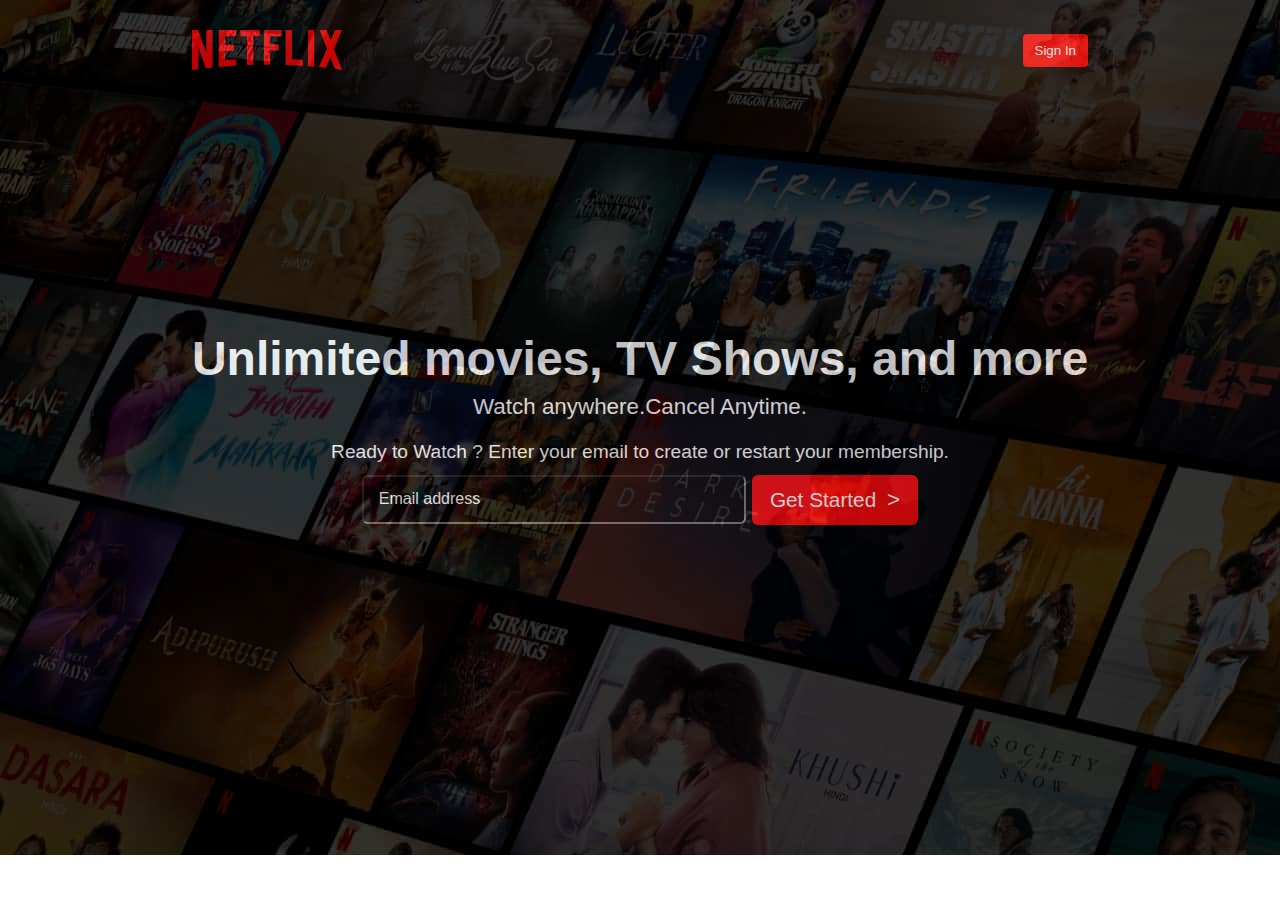
==== index.html @ 5e12e9e9 "first commit" ====
<!DOCTYPE html>
<html lang="en">
<head>
    <meta charset="UTF-8">
    <meta name="viewport" content="width=device-width, initial-scale=1.0">
    <title>Netflix Clone</title>
    <link rel="stylesheet" href="style.css">
</head>
<body>
    <header>
     <div class="header">
        <div class="header_content">
            <img src="static/svg/logo.svg" alt="main_logo"/>

            <button>Sign In</button>
        </div>

        <div class="main_headerContent">
           <div class="para_contents">
            <h2>Unlimited movies, TV Shows, and more</h2>
           </div>
           <div class="short_par">
                  <p>Watch anywhere.Cancel Anytime.</p>
           </div>
           <div class="last_par">
             <div>
                Ready to Watch ? Enter your email to create or restart your membership.
             </div>
             <div class="btn_inp">
                <input type="email" name="" id="" placeholder="Email address">
                <button>
                    Get Started <span> ></span>
                </button>
             </div>
           </div>
        </div>
     </div>
    </header>
</body>
</html>
---- style.css ----
header{
    background-image: url('static/images/background.jpg');
    height: 95vh;
     width: 100%;
   
}
.header{
    background-color: #000;
   opacity: 0.74;
   width: 100%;
    height: 95vh;
    position: absolute;
}
.para_contents{
    margin-bottom:6px;
}
*{
    margin: 0;
    padding: 0;
    box-sizing: border-box;
}
.header_content{
    margin: auto;
    width: 70%;
    flex-wrap: wrap;
    display: flex;
    justify-content: space-between;
    position: relative;
    z-index: 1;
    height: 100px;
    align-items: center;
}
.header_content >button{
    padding:9px 12px;
    
    border:none;
    border-radius: 4px;
    color:white;
    background-color: rgb(255, 4, 4);
}
.header_content >img{
    width: 150px;
}
.main_headerContent{
    z-index: 5;
    position:relative;
    top:27%;
    text-align: center;
    color:white;
}
.main_headerContent h2{
    font-size: 3rem;
    font-weight: bolder;
    position: relative;
    z-index: 2;
    font-family: sans-serif;
}
.short_par > p{
    font-family: sans-serif;
      margin:0.5rem;
        font-size: 1.4rem;
} 
.last_par {
    margin-top:1.3rem;
    font-family: sans-serif;
    font-size: 1.2rem;
}
.btn_inp{
    margin-top: 12px ;
    display: flex;
    align-items: center;
    justify-content: center;
     width: 100%;
     flex-wrap: wrap;
}
.btn_inp >input{
    width: 30%;
    border-radius: 6px;
    padding:15px;
    color:white;
    background: transparent;
}
input::placeholder{
    color:white;
    background-color: black;
 font-size: 1rem;
}
.btn_inp >button{
    color:white;
    width: 13%;
    font-size: 1.3rem;
    padding:12px;
    border-radius: 6px;
    border:none;
    margin-left:6px;
    background-color: rgb(255, 4, 4);
}
button >span{
    margin-left:5px;
    font-size: 1.4rem;
}

/* for smaller screen less than 1200 px */

@media only screen and (max-width:1200px){
     .header_content{
        justify-content: space-between;
        width: 90%;
     }
     header{
        height: 75vh;
     }
     .header{
        height: 75vh;
     }
     .header_content > img{
        width:100px;
     }
     .main_headerContent{
        top:15%;
     }
     .main_headerContent h2{
        font-size: 2rem;
     }
     .short_par > p{
        font-size: 1.1rem;
     }
     .last_par{
        font-size: 1.1rem;
     }
     .btn_inp{
        width: 70%;
        margin: auto;
        display: flex;
        align-items: center;

     }
     .btn_inp >input{
        margin-top: 12px;
        width:60%;
     }
     .btn_inp >button{
        font-size: 1.2rem;
          margin-top: 12px;
          width:30%;
     }
}
@media only screen and (max-width:700px){
    header{
        height: 73vh;
     }
     .header{
        height: 73vh;
     }
    .btn_inp >input {
        width: 100%;
    }
    .btn_inp >button{
        width: 50%;
    }
}

@media only screen and (max-width:430px){
    header{
        height: 80vh;
    }
    .header{
        height: 80vh;
    }
    .btn_inp >button{
        width: 70%;
        display: flex;
        justify-content: center;
        align-items: center;
        flex-wrap: wrap;
        font-size: 1rem;
    }
}
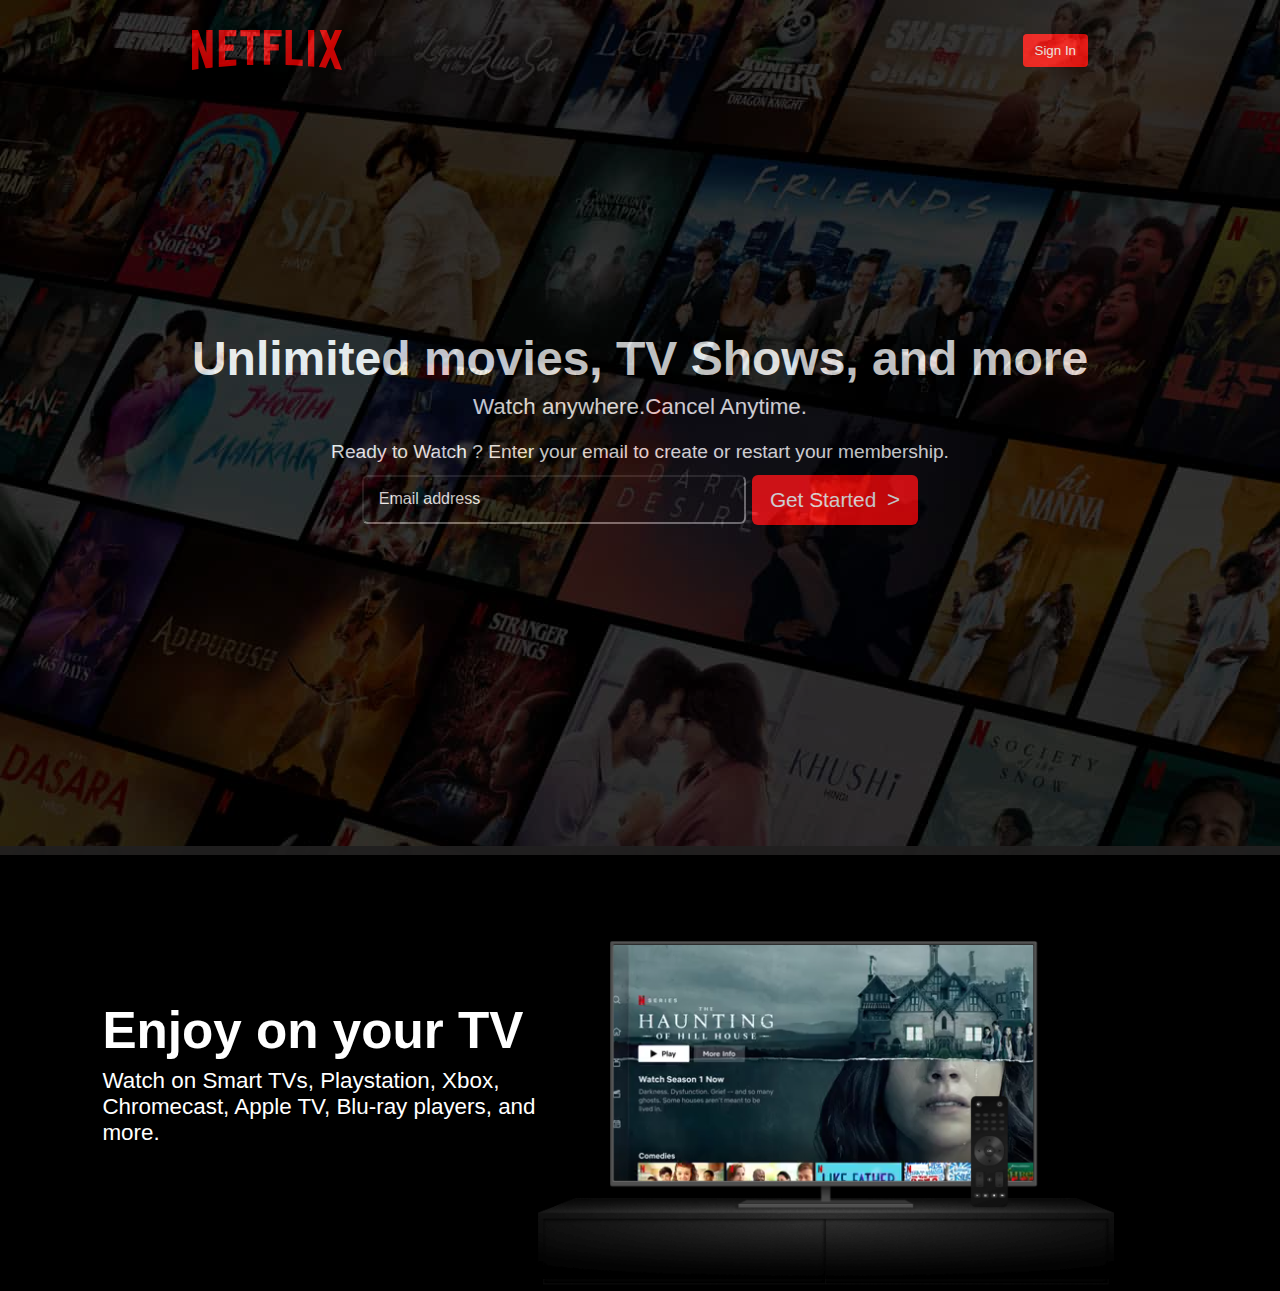
==== commit ddab129e: "section added" ====
--- a/index.html
+++ b/index.html
@@ -36,5 +36,24 @@
         </div>
      </div>
     </header>
+    <div>
+
+    </div>
+   <section>
+    <div class="main">
+
+
+    <div class="paragraphs">
+        <h1>Enjoy on your TV</h1>
+     <p>
+        Watch on Smart TVs, Playstation, Xbox, Chromecast, Apple TV, Blu-ray players, and more.
+     </p>
+    </div>
+    <div class="img_vid">
+    <img src="static/images/tv.png">
+    <video src="static/videos/video-tv-0819.m4v" muted loop autoplay></video>
+    </div>
+</div>
+   </section>
 </body>
 </html>--- a/style.css
+++ b/style.css
@@ -2,7 +2,7 @@
     background-image: url('static/images/background.jpg');
     height: 95vh;
      width: 100%;
-   
+     border-bottom: 9px solid #7e7a7af5;
 }
 .header{
     background-color: #000;
@@ -144,7 +144,14 @@
           margin-top: 12px;
           width:30%;
      }
-}
+     .video_img{
+        width:80%;
+     }
+     .paragraphs{
+        width: 90%;
+     }
+}
+/* for device having 700px */
 @media only screen and (max-width:700px){
     header{
         height: 73vh;
@@ -159,7 +166,7 @@
         width: 50%;
     }
 }
-
+/* for device having 430px */
 @media only screen and (max-width:430px){
     header{
         height: 80vh;
@@ -175,4 +182,46 @@
         flex-wrap: wrap;
         font-size: 1rem;
     }
+}
+section{
+    background-color: black;
+    color: white;
+  
+}
+.paragraphs >h1{
+    font-weight: bolder;
+    font-size:3.2rem ;
+    
+    font-family: sans-serif;
+}
+.paragraphs{
+   width:40%;
+}
+.paragraphs >p{
+    margin-top:0.5rem;
+    font-size: 1.4rem;
+    font-family: sans-serif;
+
+}
+.main{
+    display: flex;
+    justify-content: center;
+    align-items: center;
+    max-width: 85vw;
+    flex-wrap: wrap;
+    margin: auto;
+}
+.img_vid{
+    position: relative;
+}
+.img_vid >img{
+    position: relative;
+    z-index: 1;
+    width:90%;
+}
+.img_vid >video{
+    position: absolute;
+    left:65px;
+   top:85px;
+    width:74%;
 }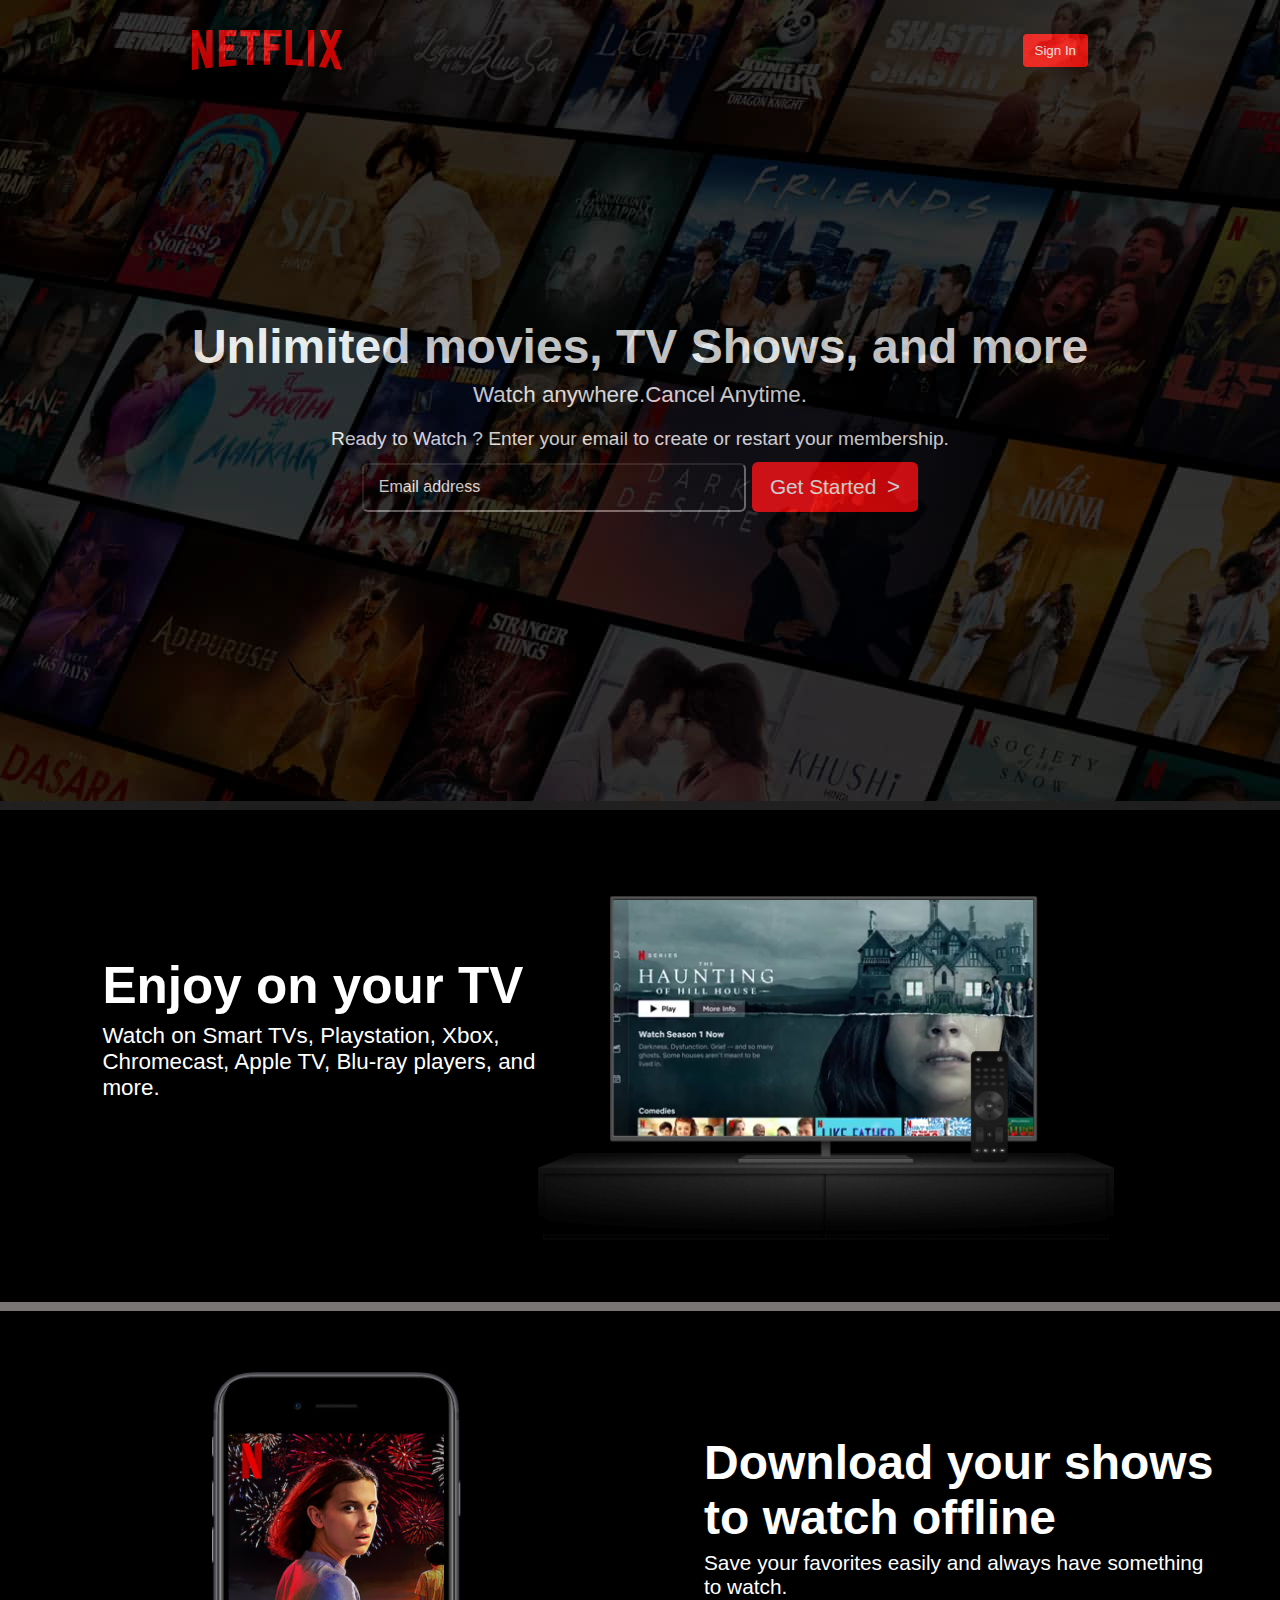
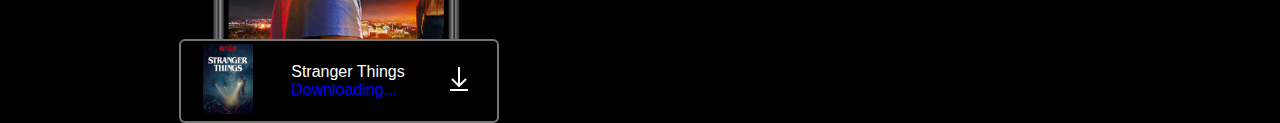
==== commit 40e6aad3: "something is added" ====
--- a/index.html
+++ b/index.html
@@ -2,6 +2,7 @@
 <html lang="en">
 <head>
     <meta charset="UTF-8">
+    <meta name="viewport" content="width=device-width, initial-scale=1.0">
     <meta name="viewport" content="width=device-width, initial-scale=1.0">
     <title>Netflix Clone</title>
     <link rel="stylesheet" href="style.css">
@@ -55,5 +56,28 @@
     </div>
 </div>
    </section>
+
+   <div class="middle">
+      <div class="imgs">
+      <img src="static/images/stranger.jpg">
+      <div class="img_holder">
+        <div class="img_first">
+         <img src="static/images/stranger_things.png" alt="">
+        </div>
+       <div class="second_txt">
+     <p>Stranger Things
+     </p>
+     <p> Downloading...</p>
+       </div>
+       <div class="third_img">
+         <img src="static/svg/icons8-download-32.png" alt="">
+       </div>
+      </div>
+      </div>
+      <div class="txt_mdl">
+      <h1>Download your shows to watch offline</h1>
+      <p>Save your favorites easily and always have something to watch.</p>
+      </div>
+   </div>
 </body>
 </html>--- a/style.css
+++ b/style.css
@@ -1,6 +1,6 @@
 header{
     background-image: url('static/images/background.jpg');
-    height: 95vh;
+    height: 65vh;
      width: 100%;
      border-bottom: 9px solid #7e7a7af5;
 }
@@ -8,7 +8,7 @@
     background-color: #000;
    opacity: 0.74;
    width: 100%;
-    height: 95vh;
+    height: 65vh;
     position: absolute;
 }
 .para_contents{
@@ -60,6 +60,16 @@
       margin:0.5rem;
         font-size: 1.4rem;
 } 
+.img_holder{
+    display:flex;
+    justify-content: space-around;
+    align-items: center;
+    font-family: sans-serif;
+    padding:0.6rem;
+    border:2px solid  #7e7a7af5;
+    border-radius: 6px;
+    background-color: black;
+}
 .last_par {
     margin-top:1.3rem;
     font-family: sans-serif;
@@ -107,11 +117,37 @@
         justify-content: space-between;
         width: 90%;
      }
+     .img_holder{
+        display:flex;
+        justify-content: space-around;
+        align-items: center;
+        font-family: sans-serif;
+        bottom:0;
+        padding:0.6rem;
+        width: 49%;
+        left: 121px;
+        bottom: 25px;
+        position: absolute;
+        z-index: 3;
+        border:2px solid  #7e7a7af5;
+        border-radius: 6px;
+        background-color: black;
+    }
+     .txt_mdl >h1{
+        font-size: 2.4rem;
+     }
+     .txt_mdl{
+        text-align: center;
+        width: 70%;
+     }
+     .paragraphs h1{
+        font-size: 2.4rem;
+     }
      header{
-        height: 75vh;
+        height: 65vh;
      }
      .header{
-        height: 75vh;
+        height: 65vh;
      }
      .header_content > img{
         width:100px;
@@ -148,32 +184,127 @@
         width:80%;
      }
      .paragraphs{
+        text-align: center;
         width: 90%;
      }
+     .img_vid >video{
+        position: absolute;
+        left:65px;
+       top:85px;
+        width:74%;
+    }
+}
+@media only screen and (min-width:1200px){
+    .txt_mdl h1{
+        font-size: 3rem;
+        font-weight: bolder;
+        font-family: sans-serif;
+    }
+    .img_holder{
+        z-index: 3;
+        position: absolute;
+        display:flex;
+        justify-content: space-around;
+        align-items: center;
+        font-family: sans-serif;
+        bottom:0;
+        width: 50%;
+        left: 115px;
+        bottom: 0;
+        padding:0.2rem;
+        border:2px solid  #7e7a7af5;
+        border-radius: 6px;
+        background-color: black;
+     }
+    .paragraphs >h1{
+        font-weight: bolder;
+        font-size:3.2rem ;
+        
+        font-family: sans-serif;
+    }
+    
+    .paragraphs{
+     
+        width: 40%;
+     }
+     .txt_mdl{
+        width:40%;
+    }
+     .img_vid >video{
+        position: absolute;
+        left:65px;
+       top:85px;
+        width:74%;
+    }
 }
 /* for device having 700px */
 @media only screen and (max-width:700px){
     header{
-        height: 73vh;
+        height: 70vh;
      }
      .header{
-        height: 73vh;
+        height: 70vh;
+     }
+     
+     .img_holder{
+        z-index: 3;
+    position: absolute;
+    display: flex;
+    justify-content: space-around;
+    align-items: center;
+    font-family: sans-serif;
+    bottom: 0;
+    height: 17%;
+    width: 57%;
+    left: 125px;
+    bottom: 0;
+    padding: 0.2rem;
+    border: 2px solid #7e7a7af5;
+    border-radius: 6px;
+    background-color: black;
+     }
+     .imgs{
+        justify-content: center;
+        display: flex;
      }
     .btn_inp >input {
         width: 100%;
     }
     .btn_inp >button{
         width: 50%;
+    }
+    .img_vid >video{
+        position: absolute;
+        left: 28px;
+        top: 42px;
+        width: 69%;
     }
 }
 /* for device having 430px */
 @media only screen and (max-width:430px){
     header{
-        height: 80vh;
+        height: 85vh;
     }
     .header{
-        height: 80vh;
-    }
+        height: 85vh;
+    }
+    .img_holder{
+        z-index: 3;
+        position: absolute;
+        display: flex;
+        align-items: center;
+        font-family: sans-serif;
+        bottom: 0;
+        height: 17%;
+        width: 57%;
+        font-size: 0.4rem;
+        left: 59px;
+        bottom: 0;
+        padding: 0.2rem;
+        border: 2px solid #7e7a7af5;
+        border-radius: 6px;
+        background-color: black;
+     }
     .btn_inp >button{
         width: 70%;
         display: flex;
@@ -186,16 +317,13 @@
 section{
     background-color: black;
     color: white;
-  
-}
-.paragraphs >h1{
-    font-weight: bolder;
-    font-size:3.2rem ;
-    
-    font-family: sans-serif;
-}
-.paragraphs{
-   width:40%;
+    border-bottom: 9px solid #7e7a7af5;
+}
+.img_first{
+    height: 100%;
+}
+.img_first >img{
+    height: 100%;
 }
 .paragraphs >p{
     margin-top:0.5rem;
@@ -219,9 +347,47 @@
     z-index: 1;
     width:90%;
 }
-.img_vid >video{
-    position: absolute;
-    left:65px;
-   top:85px;
-    width:74%;
+@media only screen and (min-width:1200px) and (max-width:2500px)  {
+    
+    .main{
+         padding-bottom:3.5rem;
+    }
+    .header{
+        height: 90vh;
+    }
+    header{
+        height: 90vh;
+    }
+}
+
+
+.txt_mdl p{
+    font-size: 1.3rem;
+    margin-top: 0.4rem;
+    font-family: sans-serif;
+}
+.middle{
+    background-color: black;
+    color:white;
+    display: flex;
+    justify-content: center;
+    align-items: center;
+    flex-wrap: wrap-reverse;
+}
+.third_img{
+    color:white;
+}
+
+.imgs >img{
+    width:85%;
+}
+.imgs{
+    position: relative;
+}
+.second_txt >p:last-child{
+    color:blue;
+}
+
+.img_first >img{
+    width:50px;
 }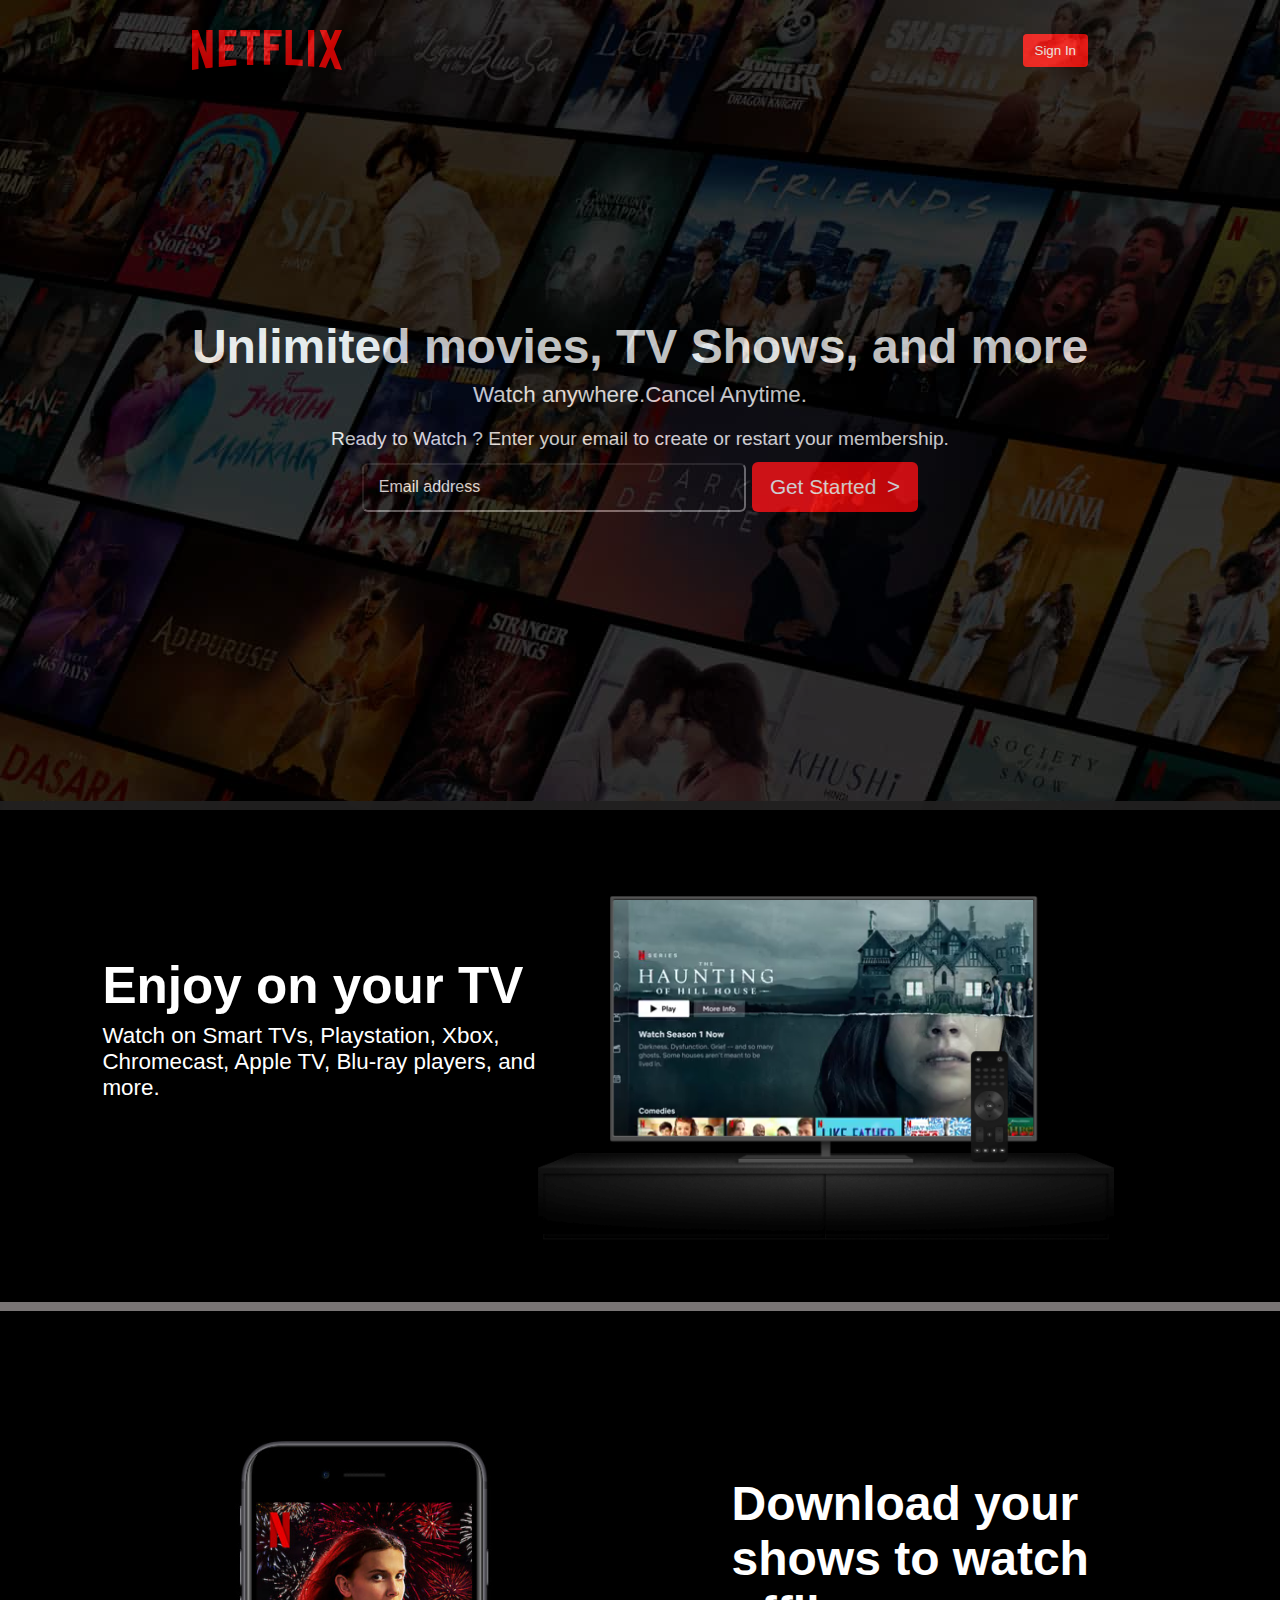
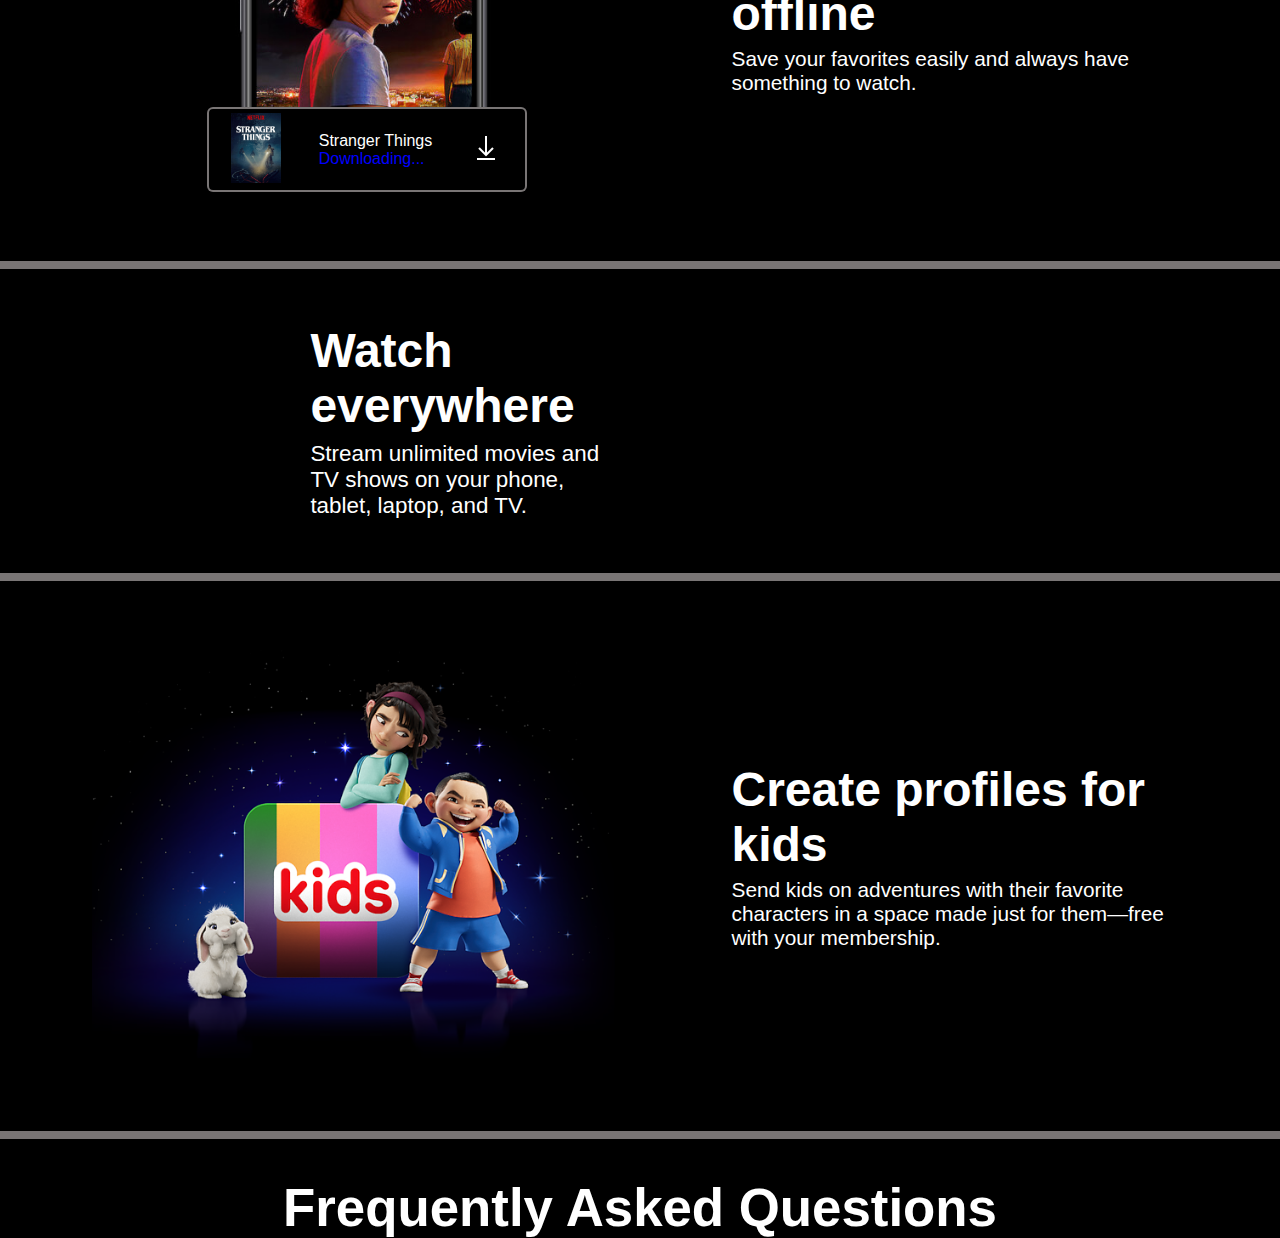
==== commit e668d9f1: "it is added" ====
--- a/index.html
+++ b/index.html
@@ -2,7 +2,6 @@
 <html lang="en">
 <head>
     <meta charset="UTF-8">
-    <meta name="viewport" content="width=device-width, initial-scale=1.0">
     <meta name="viewport" content="width=device-width, initial-scale=1.0">
     <title>Netflix Clone</title>
     <link rel="stylesheet" href="style.css">
@@ -13,7 +12,7 @@
         <div class="header_content">
             <img src="static/svg/logo.svg" alt="main_logo"/>
 
-            <button>Sign In</button>
+            <button type="button">Sign In</button>
         </div>
 
         <div class="main_headerContent">
@@ -29,7 +28,7 @@
              </div>
              <div class="btn_inp">
                 <input type="email" name="" id="" placeholder="Email address">
-                <button>
+                <button type="button">
                     Get Started <span> ></span>
                 </button>
              </div>
@@ -79,5 +78,50 @@
       <p>Save your favorites easily and always have something to watch.</p>
       </div>
    </div>
+
+   <div class="just_txt">
+      <div class="txt_holder">
+         <h1>
+            Watch everywhere
+
+         </h1>
+         <p>Stream unlimited movies and TV shows on your phone, tablet, laptop, and TV.</p>
+      </div>
+   </div>
+
+
+
+
+
+
+
+<!--  fot kids section -->
+   
+     <div class="middle">
+        <div class="imgs">
+        <img src="static/images/kidds.png">
+        </div>
+        <div class="txt_mdl">
+        <h1>Create profiles for kids</h1>
+        <p>Send kids on adventures with their favorite characters in a space made just for them—free with your membership.</p>
+        </div>
+     </div>
+
+
+     <!--  frequently asked wala  -->
+
+     <div class="above_footer">
+      <div class="contents">
+         <div class="header_question">
+        <h1>Frequently Asked Questions</h1>
+         </div>
+         <div class="more">
+
+         </div>
+         <div class="last_cont">
+
+         </div>
+      </div>
+     </div>
 </body>
 </html>--- a/style.css
+++ b/style.css
@@ -113,6 +113,24 @@
 /* for smaller screen less than 1200 px */
 
 @media only screen and (max-width:1200px){
+
+    .txt_holder{
+        width:100%;
+        padding:3.4rem;
+        margin:auto;
+    }
+    .txt_holder h1{
+        width: 100%;
+        margin-bottom:0.5rem;
+        font-size: 1.9rem;
+        font-weight: bolder;
+        text-align: center;
+    }
+    .txt_holder p{
+        width: 100%;
+        text-align: center;
+      font-size:1.2rem;
+    }
      .header_content{
         justify-content: space-between;
         width: 90%;
@@ -195,6 +213,21 @@
     }
 }
 @media only screen and (min-width:1200px){
+    .txt_holder{
+        width:60%;
+        padding:3.4rem;
+        margin:auto;
+    }
+    .txt_holder h1{
+        width: 10%;
+        margin-bottom:0.5rem;
+        font-size: 3rem;
+        font-weight: bolder;
+    }
+    .txt_holder p{
+        width: 45%;
+      font-size:1.4rem;
+    }
     .txt_mdl h1{
         font-size: 3rem;
         font-weight: bolder;
@@ -314,6 +347,25 @@
         font-size: 1rem;
     }
 }
+@media only screen and (min-width:430px) and (max-width:520px){
+    .img_holder{
+        z-index: 3;
+        position: absolute;
+        display: flex;
+        align-items: center;
+        font-family: sans-serif;
+        bottom: 0;
+        height: 17%;
+        width: 50%;
+        font-size: 0.4rem;
+        left: 100px;
+        bottom: 0;
+        padding: 0.2rem;
+        border: 2px solid #7e7a7af5;
+        border-radius: 6px;
+        background-color: black;
+     }
+}
 section{
     background-color: black;
     color: white;
@@ -369,6 +421,8 @@
 .middle{
     background-color: black;
     color:white;
+    padding:4.3rem;
+   
     display: flex;
     justify-content: center;
     align-items: center;
@@ -390,4 +444,28 @@
 
 .img_first >img{
     width:50px;
+}
+.just_txt{
+    
+    background-color: black;
+    color:white;
+    border-top: 8px solid  #7e7a7af5;
+}
+.just_txt {
+    border-bottom: 8px solid #7e7a7af5;
+    font-family: sans-serif;
+   
+    margin: auto;
+}
+.above_footer{
+    color:#ffff;
+    background-color: black;
+    border-top:8px solid #7e7a7af5;
+}
+.header_question h1{
+    margin-top: 2.4rem;
+    font-family: sans-serif;
+    font-weight: bolder;
+     font-size: 3.3rem;
+     text-align: center;
 }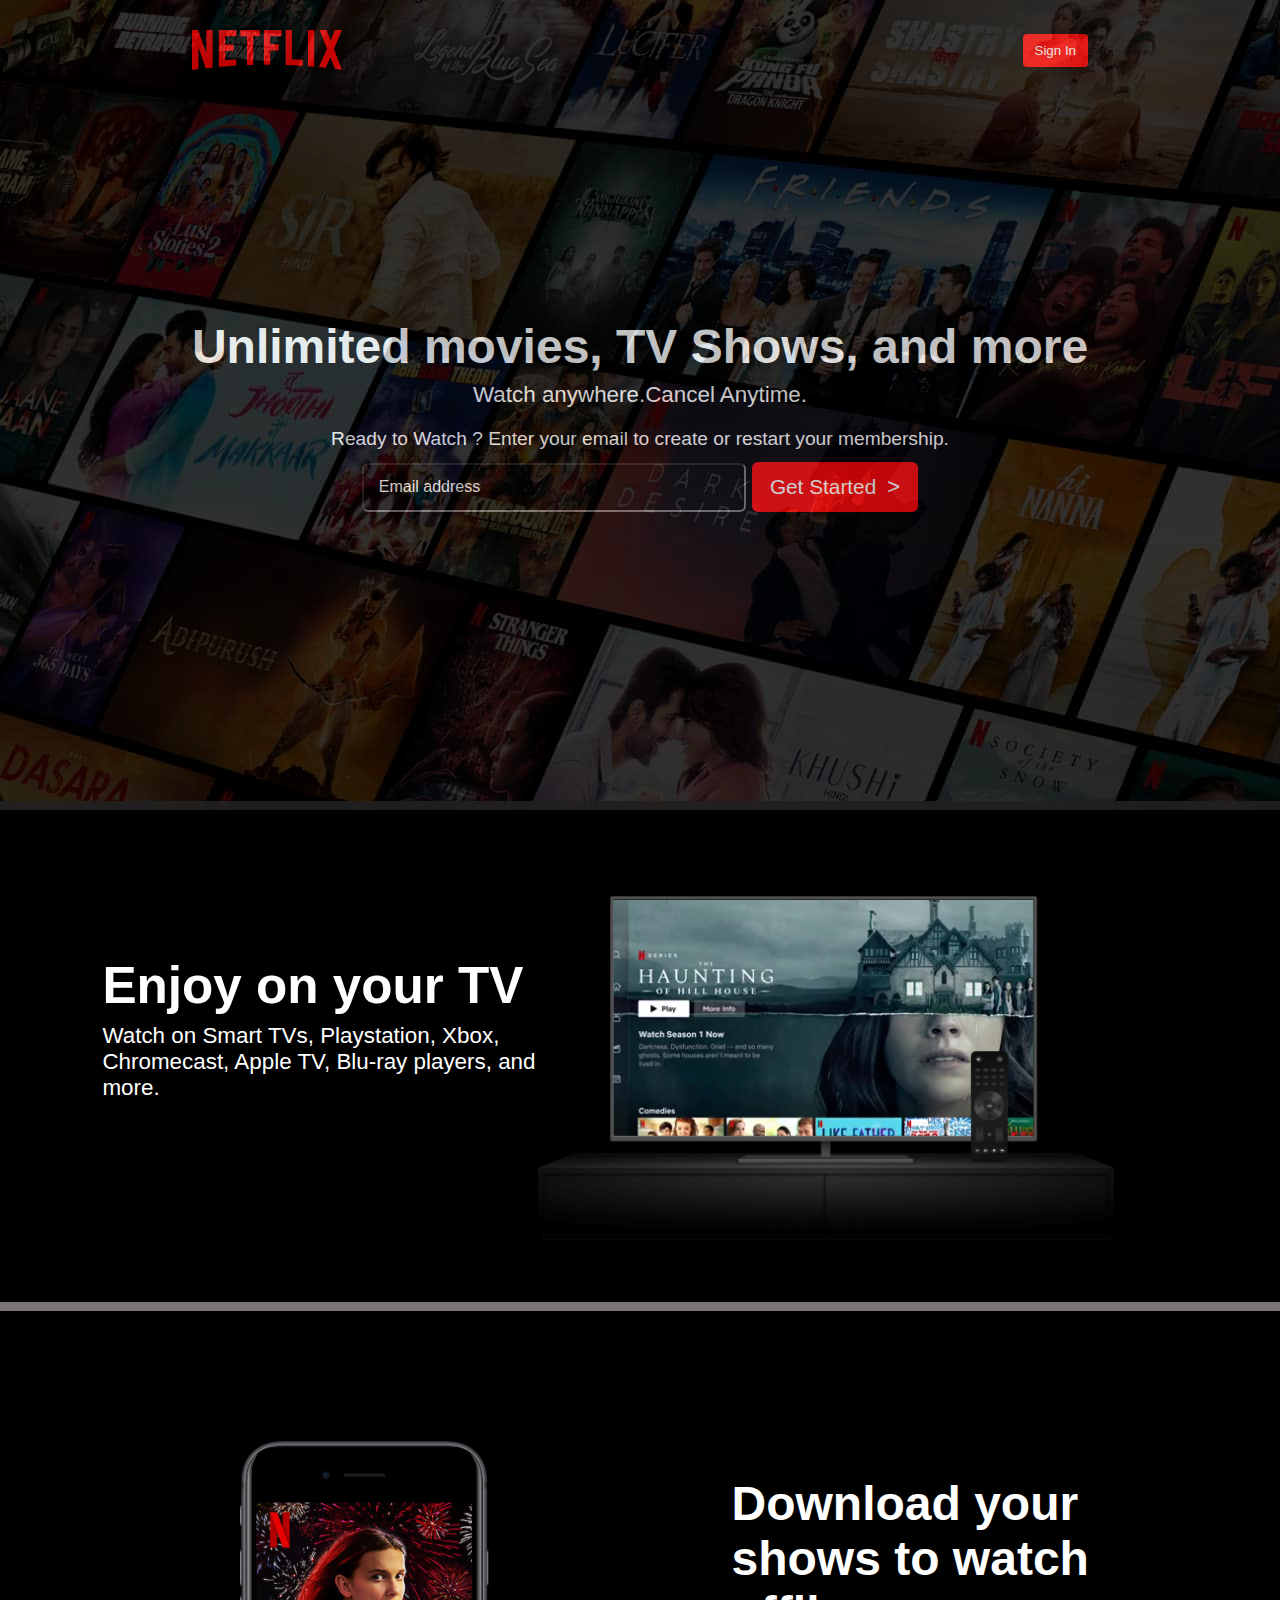
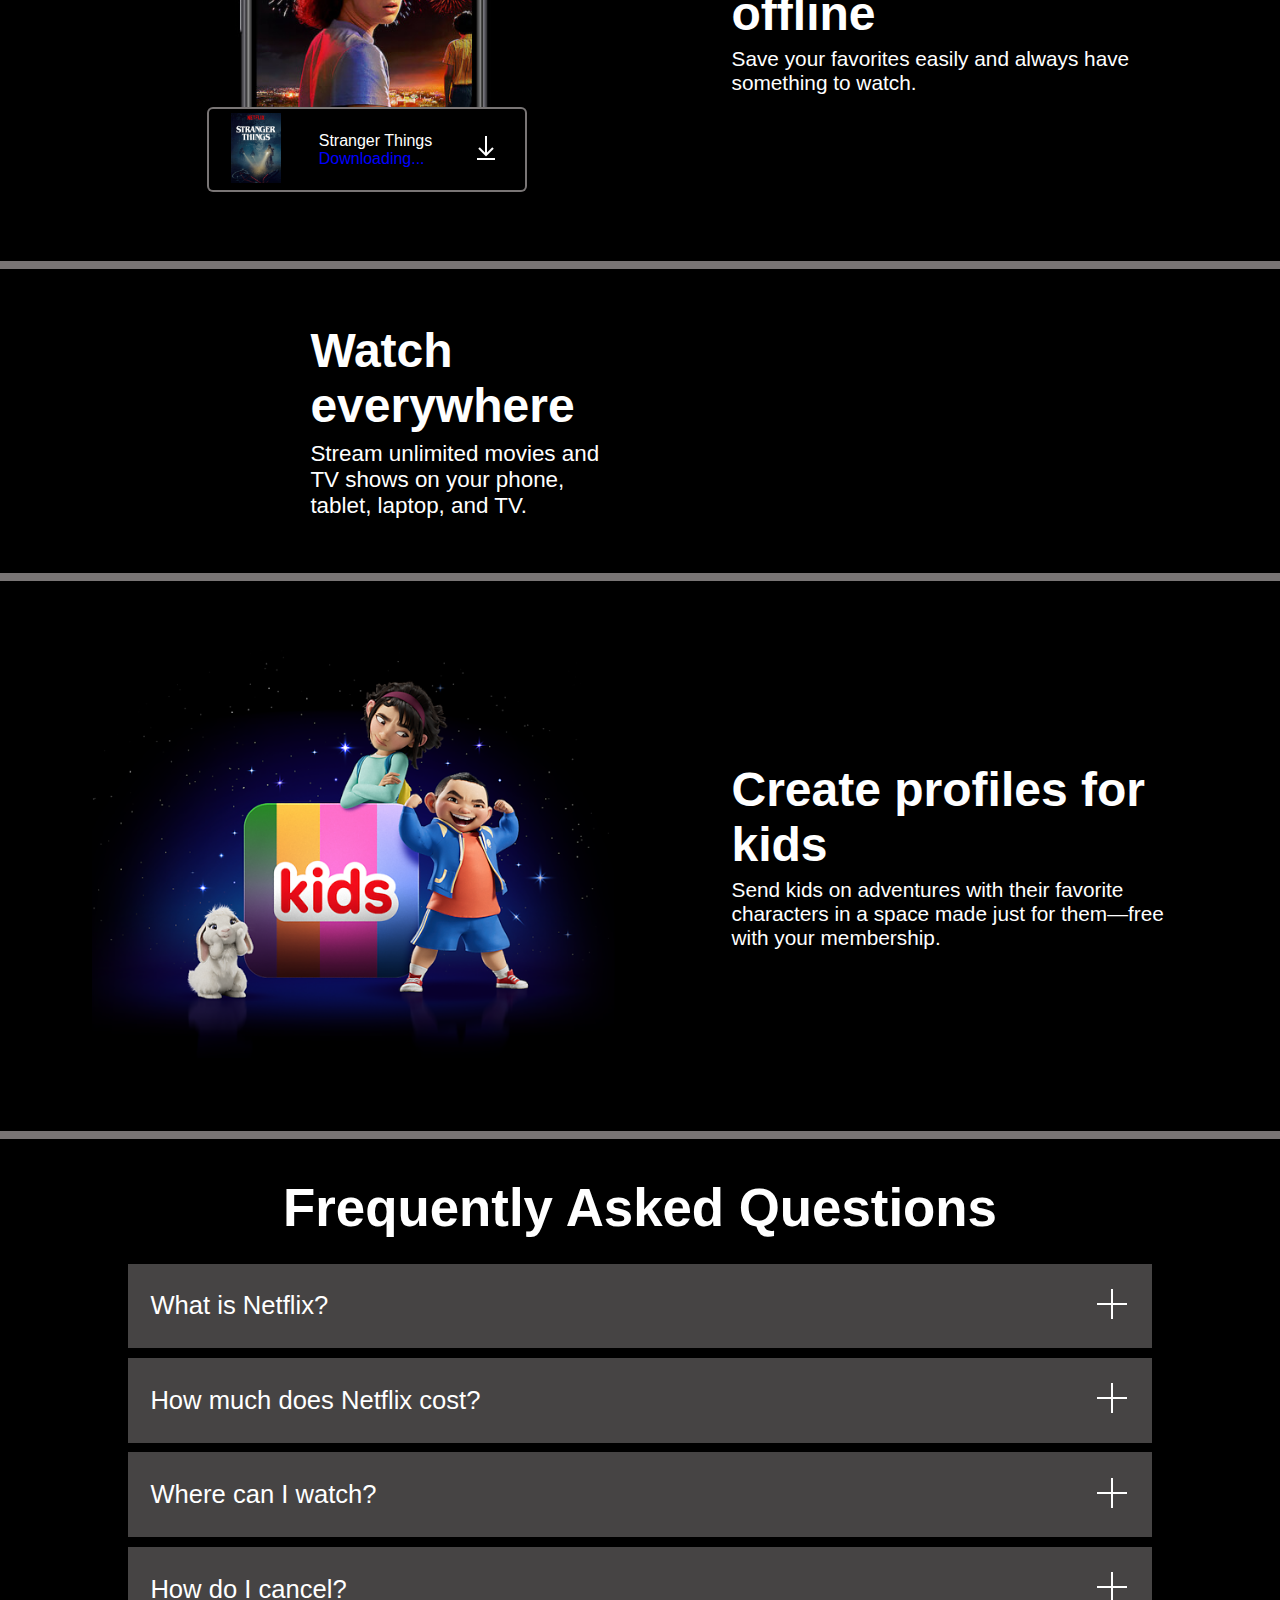
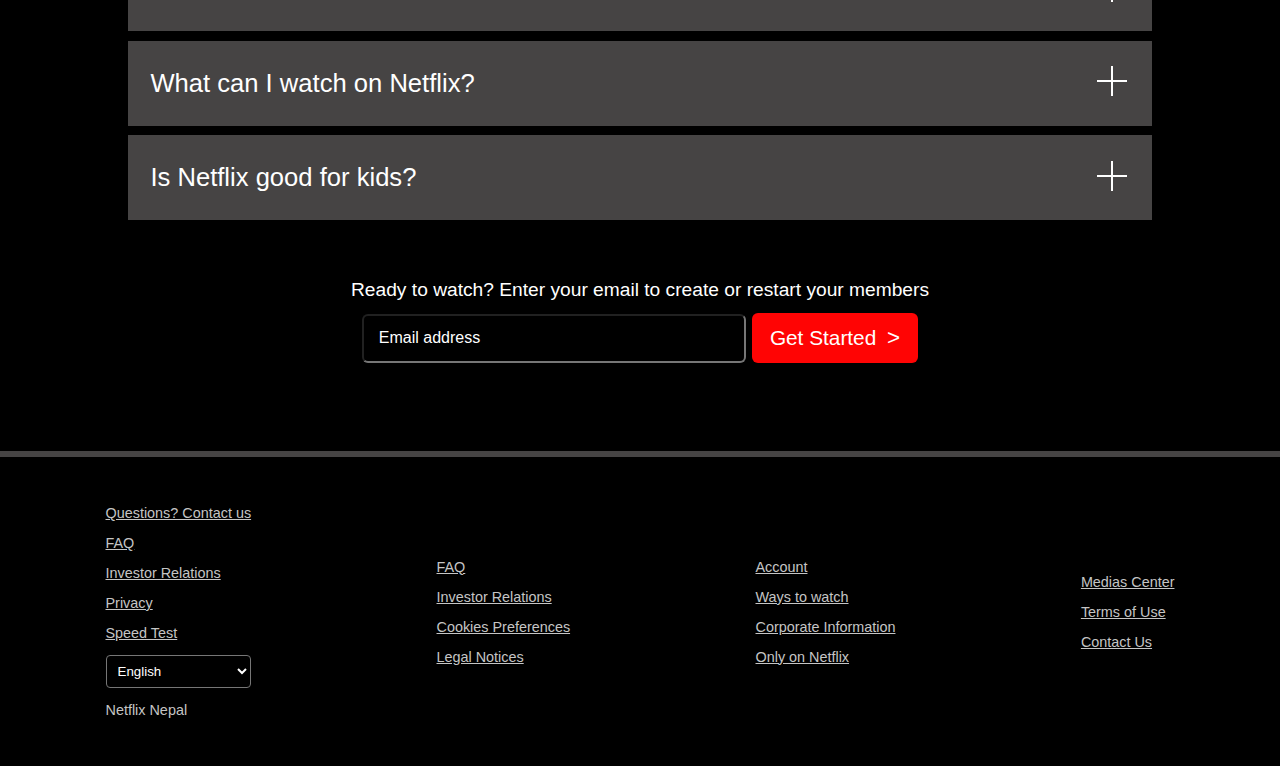
==== commit 73e581cb: "UI design done" ====
--- a/index.html
+++ b/index.html
@@ -115,13 +115,105 @@
          <div class="header_question">
         <h1>Frequently Asked Questions</h1>
          </div>
-         <div class="more">
-
+         <div class="more_containers">
+            
+
+            <div class="more">
+               <p>What is Netflix?</p>
+               <div>
+                  <svg width="36" height="36" viewBox="0 0 36 36" fill="none" xmlns="http://www.w3.org/2000/svg" class="elj7tfr3 e164gv2o4 default-ltr-cache-l7vm9h e1svuwfo1" data-name="Plus" alt=""><path fill-rule="evenodd" clip-rule="evenodd" d="M17 17V3H19V17H33V19H19V33H17V19H3V17H17Z" fill="currentColor"></path></svg>
+               </div>
+            </div>
+
+
+            <div class="more">
+               <p>How much does Netflix cost?</p>
+               <div>
+                  <svg width="36" height="36" viewBox="0 0 36 36" fill="none" xmlns="http://www.w3.org/2000/svg" class="elj7tfr3 e164gv2o4 default-ltr-cache-l7vm9h e1svuwfo1" data-name="Plus" alt=""><path fill-rule="evenodd" clip-rule="evenodd" d="M17 17V3H19V17H33V19H19V33H17V19H3V17H17Z" fill="currentColor"></path></svg>
+               </div>
+            </div>
+
+            <div class="more">
+               <p>Where can I watch?</p>
+               <div>
+                  <svg width="36" height="36" viewBox="0 0 36 36" fill="none" xmlns="http://www.w3.org/2000/svg" class="elj7tfr3 e164gv2o4 default-ltr-cache-l7vm9h e1svuwfo1" data-name="Plus" alt=""><path fill-rule="evenodd" clip-rule="evenodd" d="M17 17V3H19V17H33V19H19V33H17V19H3V17H17Z" fill="currentColor"></path></svg>
+               </div>
+            </div>
+
+            <div class="more">
+               <p>How do I cancel?</p>
+               <div>
+                  <svg width="36" height="36" viewBox="0 0 36 36" fill="none" xmlns="http://www.w3.org/2000/svg" class="elj7tfr3 e164gv2o4 default-ltr-cache-l7vm9h e1svuwfo1" data-name="Plus" alt=""><path fill-rule="evenodd" clip-rule="evenodd" d="M17 17V3H19V17H33V19H19V33H17V19H3V17H17Z" fill="currentColor"></path></svg>
+               </div>
+            </div>
+
+            <div class="more">
+               <p>What can I watch on Netflix?</p>
+               <div>
+                  <svg width="36" height="36" viewBox="0 0 36 36" fill="none" xmlns="http://www.w3.org/2000/svg" class="elj7tfr3 e164gv2o4 default-ltr-cache-l7vm9h e1svuwfo1" data-name="Plus" alt=""><path fill-rule="evenodd" clip-rule="evenodd" d="M17 17V3H19V17H33V19H19V33H17V19H3V17H17Z" fill="currentColor"></path></svg>
+               </div>
+            </div>
+
+            <div class="more">
+               <p>Is Netflix good for kids?</p>
+               <div>
+                  <svg width="36" height="36" viewBox="0 0 36 36" fill="none" xmlns="http://www.w3.org/2000/svg" class="elj7tfr3 e164gv2o4 default-ltr-cache-l7vm9h e1svuwfo1" data-name="Plus" alt=""><path fill-rule="evenodd" clip-rule="evenodd" d="M17 17V3H19V17H33V19H19V33H17V19H3V17H17Z" fill="currentColor"></path></svg>
+               </div>
+            </div>
          </div>
          <div class="last_cont">
-
-         </div>
-      </div>
-     </div>
+          <p>Ready to watch? Enter your email to create or restart your members</p>
+
+          <div class="btn_inp">
+            <input type="email" name="" id="" placeholder="Email address">
+            <button type="button">
+                Get Started <span> ></span>
+            </button>
+         </div>
+         </div>
+      </div>
+     </div>
+     <div class="gapper">
+      
+     </div>
+     <footer>
+      <div class="first_container">
+        <div class="contents">
+         <a href="#">Questions? Contact us</a>
+         <a href="#">FAQ</a>
+         <a href="#">Investor Relations</a>
+         <a href="#">Privacy</a>
+         <a href="#">Speed Test</a>
+         <select name="" id="">
+            <option value="english"><svg width="16" height="16" viewBox="0 0 16 16" fill="none" xmlns="http://www.w3.org/2000/svg" class="default-ltr-cache-4z3qvp e1svuwfo1" data-name="Languages" aria-hidden="true"><path fill-rule="evenodd" clip-rule="evenodd" d="M10.7668 5.33333L10.5038 5.99715L9.33974 8.9355L8.76866 10.377L7.33333 14H9.10751L9.83505 12.0326H13.4217L14.162 14H16L12.5665 5.33333H10.8278H10.7668ZM10.6186 9.93479L10.3839 10.5632H11.1036H12.8856L11.6348 7.2136L10.6186 9.93479ZM9.52722 4.84224C9.55393 4.77481 9.58574 4.71045 9.62211 4.64954H6.41909V2H4.926V4.64954H0.540802V5.99715H4.31466C3.35062 7.79015 1.75173 9.51463 0 10.4283C0.329184 10.7138 0.811203 11.2391 1.04633 11.5931C2.55118 10.6795 3.90318 9.22912 4.926 7.57316V12.6667H6.41909V7.51606C6.81951 8.15256 7.26748 8.76169 7.7521 9.32292L8.31996 7.88955C7.80191 7.29052 7.34631 6.64699 6.9834 5.99715H9.06968L9.52722 4.84224Z" fill="currentColor"></path></svg>English</option>
+         </select>
+          <p>Netflix Nepal</p>
+        </div>
+      </div>
+      <div class="second_container">
+       <div class="contents">
+         <a href="#">FAQ</a>
+         <a href="#">Investor Relations</a>
+         <a href="#">Cookies Preferences</a>
+         <a href="#">Legal Notices</a>
+       </div>
+      </div>
+      <div class="third_container">
+         <div class="contents">
+            <a href="#">Account</a>
+            <a href="#">Ways to watch</a>
+            <a href="#">Corporate Information</a>
+            <a href="#">Only on Netflix</a>
+          </div>
+      </div>
+      <div class="last_container">
+         <div class="contents">
+            <a href="#">Medias Center</a>
+            <a href="#">Terms of Use </a>
+            <a href="#">Contact Us</a>
+          
+          </div>
+      </div>
+     </footer>
 </body>
 </html>--- a/style.css
+++ b/style.css
@@ -468,4 +468,70 @@
     font-weight: bolder;
      font-size: 3.3rem;
      text-align: center;
+}
+.more_containers{
+    flex-direction: column;
+    display: flex;
+    width: 100%;
+    margin-top: 0.7rem;
+    gap: 0.6rem;
+}
+.more{
+   gap:13px;
+    align-items: center;
+    padding:1.4rem;
+    justify-content: space-between;
+    display: flex;
+    width: 80%;
+    background-color: #464444;
+    margin: auto;
+    cursor: pointer;
+}
+.more p{
+    font-size: 1.6rem;
+    font-family: sans-serif;
+}
+.last_cont{
+    margin-top: 2.8rem;
+    text-align: center;
+}
+.last_cont > p{
+    font-family: sans-serif;
+    font-size: 1.2rem;
+}
+footer{
+    border-top:6px solid #464444;
+    background-color: black;
+    color: #ffff;
+    display: flex;
+    flex-wrap: wrap;
+    font-family: sans-serif;
+    padding:3rem;
+    gap:4.4rem;
+    justify-content: space-around;
+    align-items: center;
+    font-size: 0.9rem;
+}
+footer a{
+    color:rgb(197, 197, 197);
+}
+.contents{
+    gap:14px;
+    display: flex;
+    flex-direction: column;
+}
+.contents>p{
+    color:rgb(197, 197, 197);
+}
+select{
+    width: 100%;
+    background-color: black;
+    color:white;
+    padding:7px;
+    border-radius: 4px;
+  
+}
+.gapper{
+    background-color: black;
+    padding:44px;
 }